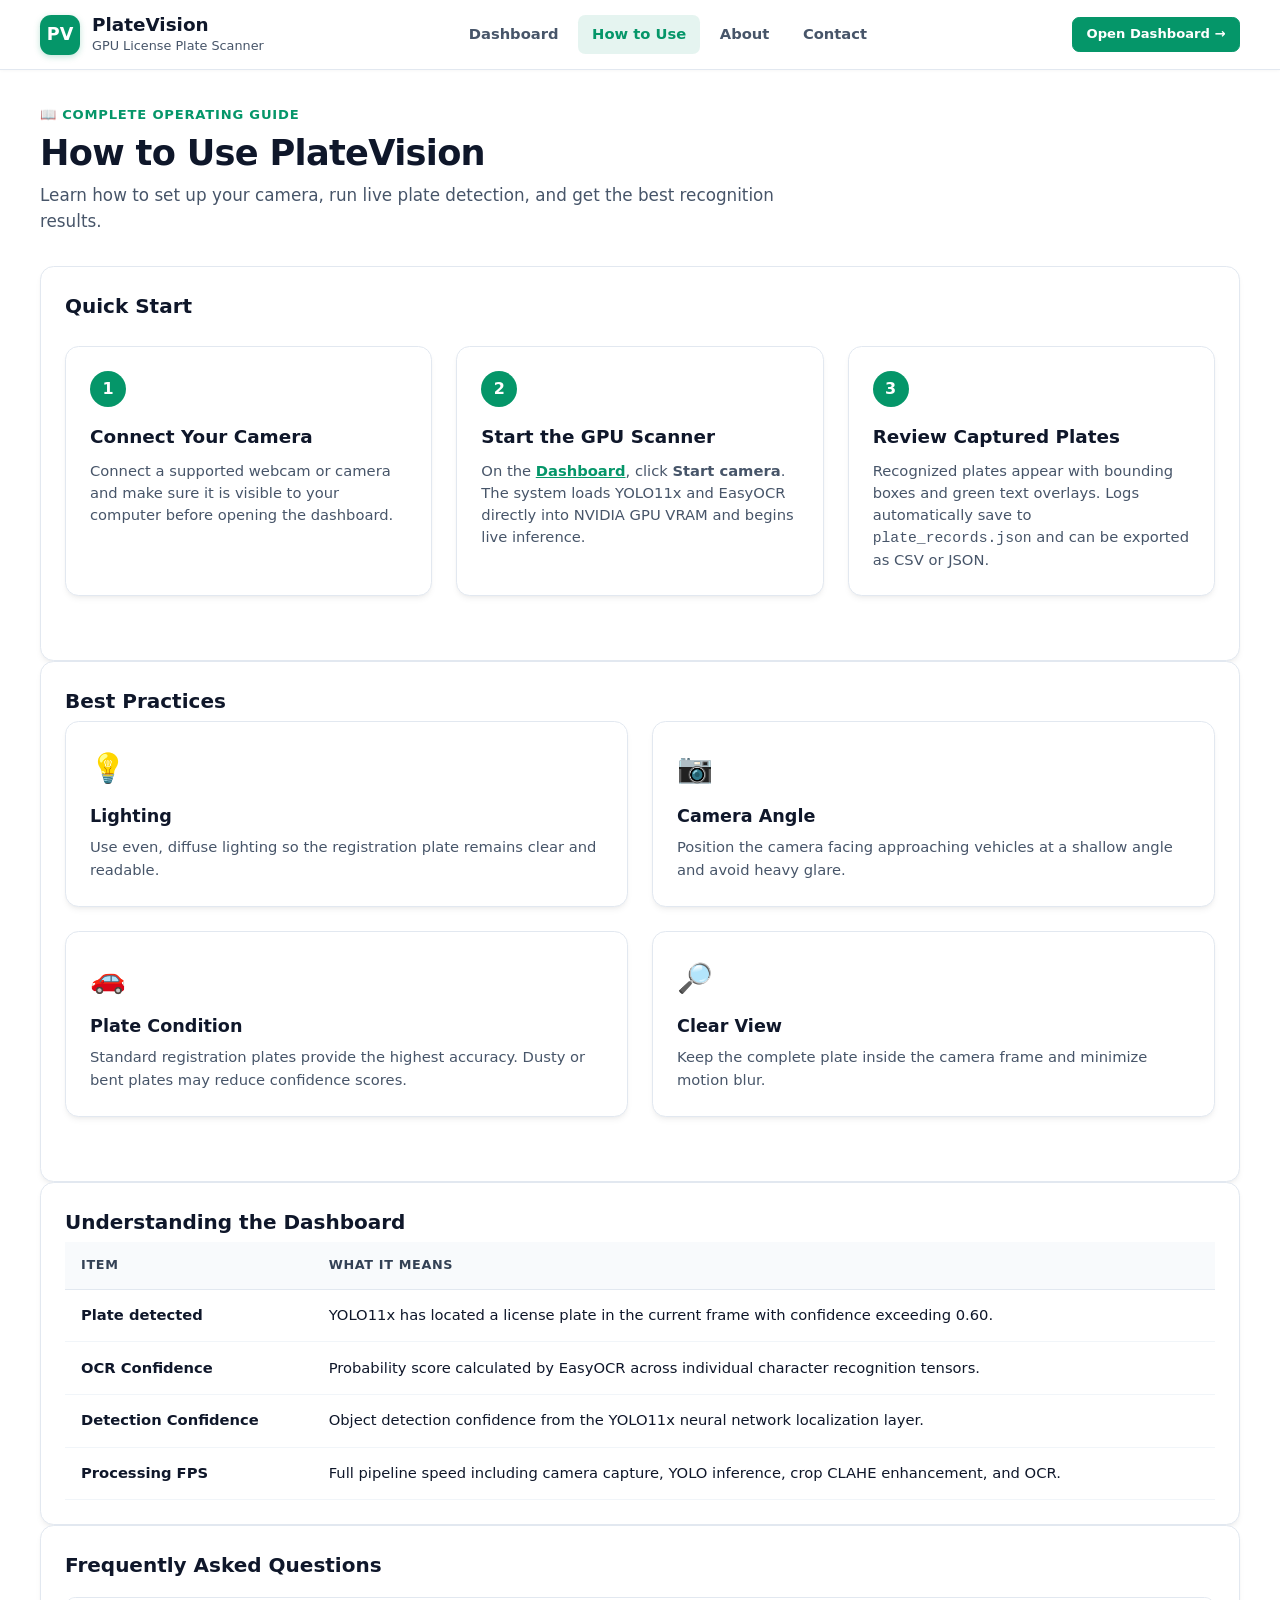
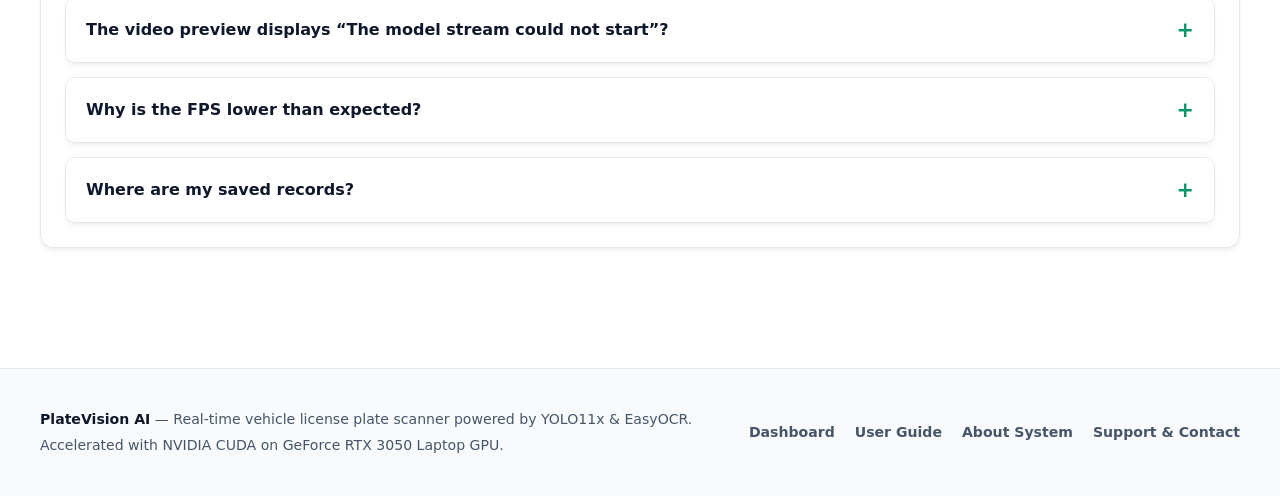
==== static/guide.html @ a1d9ac26 "First Commit" ====
<!doctype html>
<html lang="en"><head><meta charset="utf-8"><meta name="viewport" content="width=device-width, initial-scale=1"><title>PlateVision | How to Use</title><link href="style.css" rel="stylesheet"></head>
<body>
  <header class="navbar"><div class="container nav-container"><a class="navbar-brand" href="index.html"><span class="brand-mark">PV</span><div class="brand-text"><strong>PlateVision</strong><small>GPU License Plate Scanner</small></div></a><nav class="nav-menu"><a class="nav-link" href="index.html">Dashboard</a><a class="nav-link active" href="guide.html">How to Use</a><a class="nav-link" href="about.html">About</a><a class="nav-link" href="contact.html">Contact</a></nav><div class="nav-actions"><a href="index.html" class="btn btn-sm btn-success">Open Dashboard →</a></div></div></header>
  <main class="container"><div class="page-header"><span class="tag-accent">📖 Complete Operating Guide</span><h1>How to Use PlateVision</h1><p class="page-lead">Learn how to set up your camera, run live plate detection, and get the best recognition results.</p></div>
    <section class="card"><div class="card-body"><h2 class="card-heading">Quick Start</h2><div class="steps-grid"><article class="step-card"><div class="step-number">1</div><h3>Connect Your Camera</h3><p>Connect a supported webcam or camera and make sure it is visible to your computer before opening the dashboard.</p></article><article class="step-card"><div class="step-number">2</div><h3>Start the GPU Scanner</h3><p>On the <a href="index.html" class="text-accent" style="text-decoration: underline; font-weight: 600;">Dashboard</a>, click <strong>Start camera</strong>. The system loads YOLO11x and EasyOCR directly into NVIDIA GPU VRAM and begins live inference.</p></article><article class="step-card"><div class="step-number">3</div><h3>Review Captured Plates</h3><p>Recognized plates appear with bounding boxes and green text overlays. Logs automatically save to <code>plate_records.json</code> and can be exported as CSV or JSON.</p></article></div></div></section>
    <section class="card"><div class="card-body"><h2 class="card-heading">Best Practices</h2><div class="guidelines-grid"><article class="guideline-card"><div class="guideline-icon">💡</div><h3>Lighting</h3><p>Use even, diffuse lighting so the registration plate remains clear and readable.</p></article><article class="guideline-card"><div class="guideline-icon">📷</div><h3>Camera Angle</h3><p>Position the camera facing approaching vehicles at a shallow angle and avoid heavy glare.</p></article><article class="guideline-card"><div class="guideline-icon">🚗</div><h3>Plate Condition</h3><p>Standard registration plates provide the highest accuracy. Dusty or bent plates may reduce confidence scores.</p></article><article class="guideline-card"><div class="guideline-icon">🔎</div><h3>Clear View</h3><p>Keep the complete plate inside the camera frame and minimize motion blur.</p></article></div></div></section>
    <section class="card"><div class="card-body"><h2 class="card-heading">Understanding the Dashboard</h2><div class="table-responsive"><table class="records-table"><thead><tr><th>Item</th><th>What it means</th></tr></thead><tbody><tr><td><strong>Plate detected</strong></td><td>YOLO11x has located a license plate in the current frame with confidence exceeding 0.60.</td></tr><tr><td><strong>OCR Confidence</strong></td><td>Probability score calculated by EasyOCR across individual character recognition tensors.</td></tr><tr><td><strong>Detection Confidence</strong></td><td>Object detection confidence from the YOLO11x neural network localization layer.</td></tr><tr><td><strong>Processing FPS</strong></td><td>Full pipeline speed including camera capture, YOLO inference, crop CLAHE enhancement, and OCR.</td></tr></tbody></table></div></div></section>
    <section class="card"><div class="card-body"><h2 class="card-heading">Frequently Asked Questions</h2><div class="faq-list"><details class="faq-item"><summary class="faq-summary">The video preview displays “The model stream could not start”?</summary><div class="faq-body">Check that the camera is connected and not in use by another application, then restart the scanner.</div></details><details class="faq-item"><summary class="faq-summary">Why is the FPS lower than expected?</summary><div class="faq-body">Ensure your laptop is plugged into AC power so the NVIDIA GPU runs in full performance mode. Verify that PyTorch is using CUDA by running:<div class="code-box">python -c "import torch; print(torch.cuda.is_available())"</div>If it returns <code>False</code>, install the CUDA 12.6 build of PyTorch.</div></details><details class="faq-item"><summary class="faq-summary">Where are my saved records?</summary><div class="faq-body">All records are saved permanently in <code>plate_records.json</code> in the project directory. You can also export them directly from the Dashboard as CSV or formatted JSON.</div></details></div></div></section>
  </main><footer class="site-footer"><div class="container footer-container"><div><strong>PlateVision AI</strong> — Real-time vehicle license plate scanner powered by YOLO11x &amp; EasyOCR.<div class="text-secondary" style="margin-top: 0.25rem;">Accelerated with NVIDIA CUDA on GeForce RTX 3050 Laptop GPU.</div></div><nav class="footer-nav"><a href="index.html">Dashboard</a><a href="guide.html">User Guide</a><a href="about.html">About System</a><a href="contact.html">Support &amp; Contact</a></nav></div></footer>
</body></html>
---- static/style.css ----
:root {
  --page: #ffffff;
  --page-bg-subtle: #f8fafc;
  --panel: #ffffff;
  --panel-card: #ffffff;
  --panel-border: #e2e8f0;
  --panel-border-hover: #cbd5e1;
  --accent: #059669;
  --accent-hover: #047857;
  --accent-soft: rgba(5, 150, 105, 0.1);
  --accent-glow: rgba(5, 150, 105, 0.25);
  --accent-text: #ffffff;
  --warning: #d97706;
  --warning-soft: #fef3c7;
  --danger: #dc2626;
  --danger-soft: #fee2e2;
  --info: #0284c7;
  --info-soft: #e0f2fe;
  --text-main: #0f172a;
  --text-muted: #475569;
  --text-subtle: #64748b;
  --font: system-ui, -apple-system, BlinkMacSystemFont, "Segoe UI", Roboto, Helvetica, Arial, sans-serif;
  --card-shadow: 0 4px 6px -1px rgba(0, 0, 0, 0.05), 0 2px 4px -2px rgba(0, 0, 0, 0.05);
  --card-shadow-hover: 0 10px 15px -3px rgba(0, 0, 0, 0.08), 0 4px 6px -4px rgba(0, 0, 0, 0.04);
}

*,
*::before,
*::after {
  box-sizing: border-box;
  margin: 0;
  padding: 0;
}

body {
  min-height: 100vh;
  background-color: var(--page);
  color: var(--text-main);
  font-family: var(--font);
  line-height: 1.55;
  -webkit-font-smoothing: antialiased;
  display: flex;
  flex-direction: column;
}

/* Layout Container */
.container {
  width: 100%;
  max-width: 1240px;
  margin-inline: auto;
  padding-inline: 1.25rem;
}

/* Navigation Bar */
.navbar {
  background: rgba(255, 255, 255, 0.95);
  border-bottom: 1px solid var(--panel-border);
  backdrop-filter: blur(14px);
  padding: 0.85rem 0;
  position: sticky;
  top: 0;
  z-index: 100;
  box-shadow: 0 1px 3px rgba(0, 0, 0, 0.03);
}

.nav-container {
  display: flex;
  align-items: center;
  justify-content: space-between;
  gap: 1.5rem;
  flex-wrap: wrap;
}

.navbar-brand {
  display: flex;
  align-items: center;
  gap: 0.75rem;
  text-decoration: none;
  color: var(--text-main);
}

.brand-mark {
  width: 2.5rem;
  height: 2.5rem;
  display: grid;
  place-items: center;
  background: var(--accent);
  color: var(--accent-text);
  border-radius: 0.7rem;
  font-weight: 800;
  font-size: 1.1rem;
  box-shadow: 0 2px 6px var(--accent-glow);
}

.brand-text strong {
  display: block;
  font-size: 1.15rem;
  line-height: 1.2;
  color: var(--text-main);
}

.brand-text small {
  display: block;
  font-size: 0.8rem;
  color: var(--text-muted);
}

.nav-menu {
  display: flex;
  align-items: center;
  gap: 0.4rem;
  list-style: none;
}

.nav-link {
  color: var(--text-muted);
  text-decoration: none;
  font-size: 0.92rem;
  font-weight: 600;
  padding: 0.5rem 0.85rem;
  border-radius: 0.45rem;
  transition: all 0.2s ease;
  position: relative;
}

.nav-link:hover {
  color: var(--text-main);
  background: #f1f5f9;
}

.nav-link.active {
  color: var(--accent);
  background: var(--accent-soft);
}

.nav-actions {
  display: flex;
  align-items: center;
  gap: 0.75rem;
}

/* Main Content Area */
main.container {
  flex: 1;
  padding-top: 2rem;
  padding-bottom: 3.5rem;
}

/* Page Header & Banner */
.page-header {
  margin-bottom: 2rem;
}

.tag-accent {
  color: var(--accent);
  font-size: 0.82rem;
  font-weight: 700;
  text-transform: uppercase;
  letter-spacing: 0.06em;
  display: inline-flex;
  align-items: center;
  gap: 0.4rem;
  margin-bottom: 0.4rem;
}

.page-header h1 {
  font-size: 2.2rem;
  font-weight: 800;
  line-height: 1.2;
  margin-bottom: 0.5rem;
  letter-spacing: -0.02em;
  color: var(--text-main);
}

.page-lead {
  font-size: 1.05rem;
  color: var(--text-muted);
  max-width: 48rem;
}

/* System Spec Bar (Dashboard) */
.system-spec-bar {
  display: flex;
  align-items: center;
  gap: 1.25rem;
  flex-wrap: wrap;
  background: #f8fafc;
  border: 1px solid var(--panel-border);
  border-radius: 0.65rem;
  padding: 0.75rem 1.25rem;
  margin-bottom: 1.75rem;
  font-size: 0.85rem;
  color: var(--text-muted);
}

.spec-item {
  display: inline-flex;
  align-items: center;
  gap: 0.4rem;
}

.spec-item strong {
  color: var(--text-main);
  font-weight: 600;
}

.spec-divider {
  width: 4px;
  height: 4px;
  border-radius: 50%;
  background: #cbd5e1;
}

/* Dashboard Actions */
.dashboard-header {
  display: flex;
  align-items: flex-end;
  justify-content: space-between;
  gap: 1.5rem;
  margin-bottom: 1.75rem;
  flex-wrap: wrap;
}

.dashboard-title h1 {
  font-size: 2rem;
  font-weight: 800;
  color: var(--text-main);
  margin-bottom: 0.35rem;
}

.dashboard-actions {
  display: flex;
  align-items: center;
  gap: 0.75rem;
}

/* Buttons */
.btn {
  display: inline-flex;
  align-items: center;
  justify-content: center;
  gap: 0.5rem;
  font-family: inherit;
  font-size: 0.95rem;
  font-weight: 600;
  padding: 0.65rem 1.4rem;
  border-radius: 0.55rem;
  border: 1px solid transparent;
  cursor: pointer;
  transition: all 0.2s ease;
  text-decoration: none;
  white-space: nowrap;
}

.btn-success {
  background: var(--accent);
  color: var(--accent-text);
  border-color: var(--accent);
}

.btn-success:hover:not(:disabled) {
  background: var(--accent-hover);
  border-color: var(--accent-hover);
  box-shadow: 0 4px 12px var(--accent-glow);
  transform: translateY(-1px);
}

.btn-outline {
  background: #ffffff;
  color: var(--text-main);
  border-color: #cbd5e1;
}

.btn-outline:hover:not(:disabled) {
  background: #f1f5f9;
  border-color: #94a3b8;
  transform: translateY(-1px);
}

.btn-secondary {
  background: #f1f5f9;
  color: var(--text-main);
  border-color: #e2e8f0;
}

.btn-secondary:hover:not(:disabled) {
  background: #e2e8f0;
}

.btn:disabled {
  opacity: 0.45;
  cursor: not-allowed;
  transform: none !important;
}

.btn-sm {
  font-size: 0.82rem;
  padding: 0.4rem 0.85rem;
  border-radius: 0.45rem;
}

/* Quick Stats Row (Dashboard) */
.quick-stats-grid {
  display: grid;
  grid-template-columns: repeat(4, 1fr);
  gap: 1rem;
  margin-bottom: 1.75rem;
}

.stat-pill {
  background: var(--panel);
  border: 1px solid var(--panel-border);
  border-radius: 0.75rem;
  padding: 1.1rem 1.25rem;
  display: flex;
  align-items: center;
  gap: 1rem;
  box-shadow: var(--card-shadow);
  transition: all 0.2s ease;
}

.stat-pill:hover {
  border-color: var(--panel-border-hover);
  box-shadow: var(--card-shadow-hover);
}

.stat-icon {
  width: 2.75rem;
  height: 2.75rem;
  border-radius: 0.6rem;
  display: grid;
  place-items: center;
  font-size: 1.3rem;
  background: #f1f5f9;
  flex-shrink: 0;
}

.stat-info .stat-value {
  font-size: 1.4rem;
  font-weight: 800;
  line-height: 1.2;
  color: var(--text-main);
}

.stat-info .stat-label {
  font-size: 0.78rem;
  color: var(--text-muted);
  text-transform: uppercase;
  letter-spacing: 0.04em;
  margin-top: 0.15rem;
  font-weight: 600;
}

/* Alerts */
.alert {
  padding: 0.85rem 1.25rem;
  border-radius: 0.6rem;
  margin-bottom: 1.5rem;
  font-size: 0.95rem;
  display: flex;
  align-items: center;
  gap: 0.75rem;
}

.alert-danger {
  background: var(--danger-soft);
  border: 1px solid #fca5a5;
  color: var(--danger);
}

.alert-success {
  background: var(--accent-soft);
  border: 1px solid #a7f3d0;
  color: #065f46;
}

.alert-info {
  background: var(--info-soft);
  border: 1px solid #bae6fd;
  color: #0369a1;
}

.d-none {
  display: none !important;
}

/* Tip Callout Banner */
.tip-banner {
  background: #f0fdf4;
  border: 1px solid #bbf7d0;
  border-radius: 0.75rem;
  padding: 1rem 1.4rem;
  margin-bottom: 1.75rem;
  display: flex;
  align-items: center;
  justify-content: space-between;
  gap: 1rem;
  flex-wrap: wrap;
  color: #166534;
}

.tip-content {
  display: flex;
  align-items: center;
  gap: 0.85rem;
  font-size: 0.92rem;
}

.tip-content strong {
  color: #15803d;
}

/* Dashboard Grid Layout */
.dashboard-grid {
  display: grid;
  grid-template-columns: 2fr 1fr;
  gap: 1.5rem;
}

.grid-main {
  grid-column: 1;
}

.grid-sidebar {
  grid-column: 2;
  display: flex;
  flex-direction: column;
  gap: 1.5rem;
}

.grid-full {
  grid-column: 1 / -1;
}

/* Cards */
.card {
  background: var(--panel);
  border: 1px solid var(--panel-border);
  border-radius: 0.85rem;
  box-shadow: var(--card-shadow);
  overflow: hidden;
  transition: all 0.2s ease;
}

.card:hover {
  border-color: var(--panel-border-hover);
}

.card.h-100 {
  height: 100%;
}

.card-body {
  padding: 1.5rem;
}

.card-title {
  font-size: 0.85rem;
  font-weight: 700;
  text-transform: uppercase;
  letter-spacing: 0.05em;
  color: var(--text-muted);
}

.card-heading {
  font-size: 1.25rem;
  font-weight: 800;
  margin-bottom: 0.25rem;
  color: var(--text-main);
}

/* Camera Frame */
.camera-frame {
  min-height: 24rem;
  background: #0f172a;
  border: 1px solid #cbd5e1;
  border-radius: 0.75rem;
  overflow: hidden;
  position: relative;
  display: flex;
  align-items: center;
  justify-content: center;
}

#cameraPreview {
  display: none;
  width: 100%;
  height: 100%;
  min-height: 24rem;
  object-fit: cover;
}

.camera-frame.active #cameraPreview {
  display: block;
}

.camera-placeholder {
  min-height: 24rem;
  display: grid;
  place-items: center;
  text-align: center;
  color: #94a3b8;
  padding: 2rem;
}

.camera-frame.active .camera-placeholder {
  display: none;
}

.placeholder-icon {
  font-size: 2.8rem;
  margin-bottom: 0.75rem;
}

.camera-placeholder h2 {
  font-size: 1.3rem;
  color: #f8fafc;
  margin-bottom: 0.4rem;
}

.camera-label {
  position: absolute;
  top: 1rem;
  left: 1rem;
  background: rgba(15, 23, 42, 0.88);
  border: 1px solid rgba(255, 255, 255, 0.15);
  border-radius: 0.45rem;
  padding: 0.35rem 0.75rem;
  font-size: 0.82rem;
  color: #f8fafc;
  display: inline-flex;
  align-items: center;
  gap: 0.5rem;
  backdrop-filter: blur(8px);
}

/* Status Dot */
.status-dot {
  width: 0.55rem;
  height: 0.55rem;
  display: inline-block;
  border-radius: 50%;
  background: #94a3b8;
  transition: all 0.3s ease;
}

.status-dot.live {
  background: #10b981;
  box-shadow: 0 0 0.65rem #10b981;
}

/* Status Badges */
.badge {
  display: inline-flex;
  align-items: center;
  gap: 0.35rem;
  padding: 0.4rem 0.9rem;
  border-radius: 9999px;
  font-size: 0.82rem;
  font-weight: 700;
  letter-spacing: 0.02em;
  border: 1px solid transparent;
  transition: all 0.2s ease;
}

.badge.badge-secondary,
.badge.text-bg-secondary {
  background: #f1f5f9;
  color: #475569;
  border-color: #cbd5e1;
}

.badge.badge-warning,
.badge.text-bg-warning {
  background: var(--warning-soft);
  color: #b45309;
  border-color: #fcd34d;
}

.badge.badge-success,
.badge.text-bg-success {
  background: #dcfce7;
  color: #15803d;
  border-color: #86efac;
}

.badge.badge-info {
  background: var(--info-soft);
  color: #0284c7;
  border-color: #7dd3fc;
}

/* Metric Cards */
.metric {
  border-left: 3px solid var(--accent);
  padding-left: 1rem;
  margin: 1rem 0;
}

.metric-value {
  font-size: 1.85rem;
  font-weight: 800;
  line-height: 1.2;
  color: var(--text-main);
}

.metric-desc {
  font-size: 0.85rem;
  margin-top: 0.75rem;
  color: var(--text-muted);
}

.latest-plate-value {
  font-size: 2rem;
  font-weight: 800;
  color: var(--accent);
  margin: 0.75rem 0 0.35rem 0;
  letter-spacing: 0.04em;
}

/* Table Controls and Header */
.records-header {
  display: flex;
  align-items: center;
  justify-content: space-between;
  margin-bottom: 1.25rem;
  gap: 1rem;
  flex-wrap: wrap;
}

.records-tools {
  display: flex;
  align-items: center;
  gap: 0.65rem;
  flex-wrap: wrap;
}

.search-box {
  position: relative;
  display: inline-flex;
  align-items: center;
}

.search-input {
  background: #ffffff;
  border: 1px solid var(--panel-border);
  color: var(--text-main);
  padding: 0.45rem 0.85rem 0.45rem 2rem;
  border-radius: 0.45rem;
  font-size: 0.85rem;
  font-family: inherit;
  outline: none;
  transition: all 0.2s ease;
  width: 13rem;
}

.search-input:focus {
  border-color: var(--accent);
  box-shadow: 0 0 0 3px var(--accent-soft);
}

.search-icon {
  position: absolute;
  left: 0.65rem;
  font-size: 0.85rem;
  color: var(--text-muted);
  pointer-events: none;
}

.toggle-label {
  display: inline-flex;
  align-items: center;
  gap: 0.4rem;
  font-size: 0.82rem;
  color: var(--text-muted);
  cursor: pointer;
  user-select: none;
  font-weight: 500;
}

.toggle-label input[type="checkbox"] {
  accent-color: var(--accent);
  cursor: pointer;
}

/* Table */
.table-responsive {
  width: 100%;
  overflow-x: auto;
  -webkit-overflow-scrolling: touch;
}

.records-table {
  width: 100%;
  border-collapse: collapse;
  text-align: left;
}

.records-table th {
  padding: 0.85rem 1rem;
  font-size: 0.8rem;
  font-weight: 700;
  text-transform: uppercase;
  letter-spacing: 0.05em;
  color: #334155;
  background: #f8fafc;
  border-bottom: 1px solid var(--panel-border);
}

.records-table td {
  padding: 0.9rem 1rem;
  border-bottom: 1px solid #f1f5f9;
  color: var(--text-main);
  font-size: 0.92rem;
}

.records-table tbody tr {
  transition: background 0.15s ease;
}

.records-table tbody tr:hover {
  background: #f8fafc;
}

.plate-badge {
  display: inline-block;
  padding: 0.2rem 0.55rem;
  background: #ecfdf5;
  border: 1px solid #a7f3d0;
  border-radius: 0.35rem;
  font-family: ui-monospace, SFMono-Regular, Menlo, Monaco, Consolas, monospace;
  font-weight: 800;
  font-size: 0.95rem;
  color: #047857;
  letter-spacing: 0.05em;
}

/* Form Styles (Contact Page) */
.form-grid {
  display: grid;
  grid-template-columns: 1fr 1fr;
  gap: 1.25rem;
}

.form-group {
  margin-bottom: 1.25rem;
}

.form-group.full-width {
  grid-column: 1 / -1;
}

.form-label {
  display: block;
  font-size: 0.88rem;
  font-weight: 600;
  margin-bottom: 0.4rem;
  color: var(--text-main);
}

.form-control {
  width: 100%;
  background: #ffffff;
  border: 1px solid #cbd5e1;
  border-radius: 0.55rem;
  color: var(--text-main);
  font-family: inherit;
  font-size: 0.95rem;
  padding: 0.7rem 1rem;
  transition: all 0.2s ease;
  outline: none;
}

.form-control:focus {
  border-color: var(--accent);
  box-shadow: 0 0 0 3px var(--accent-soft);
}

textarea.form-control {
  min-height: 8rem;
  resize: vertical;
}

select.form-control {
  appearance: none;
  background-image: url("data:image/svg+xml;charset=UTF-8,%3csvg xmlns='http://www.w3.org/2000/svg' viewBox='0 0 24 24' fill='none' stroke='%23475569' stroke-width='2' stroke-linecap='round' stroke-linejoin='round'%3e%3cpolyline points='6 9 12 15 18 9'%3e%3c/polyline%3e%3c/svg%3e");
  background-repeat: no-repeat;
  background-position: right 1rem center;
  background-size: 1rem;
  padding-right: 2.5rem;
}

select.form-control option {
  background: #ffffff;
  color: var(--text-main);
}

/* Guide & How-To-Use Components */
.steps-grid {
  display: grid;
  grid-template-columns: repeat(3, 1fr);
  gap: 1.5rem;
  margin: 1.5rem 0 2.5rem 0;
}

.step-card {
  background: var(--panel);
  border: 1px solid var(--panel-border);
  border-radius: 0.85rem;
  padding: 1.5rem;
  position: relative;
  box-shadow: var(--card-shadow);
  transition: all 0.2s ease;
}

.step-card:hover {
  border-color: var(--accent);
  box-shadow: var(--card-shadow-hover);
  transform: translateY(-2px);
}

.step-number {
  width: 2.25rem;
  height: 2.25rem;
  border-radius: 50%;
  background: var(--accent);
  color: var(--accent-text);
  display: grid;
  place-items: center;
  font-weight: 800;
  font-size: 1rem;
  margin-bottom: 1rem;
}

.step-card h3 {
  font-size: 1.15rem;
  margin-bottom: 0.5rem;
  font-weight: 700;
  color: var(--text-main);
}

.step-card p {
  color: var(--text-muted);
  font-size: 0.92rem;
  line-height: 1.5;
}

.guidelines-grid {
  display: grid;
  grid-template-columns: repeat(2, 1fr);
  gap: 1.5rem;
  margin-bottom: 2.5rem;
}

.guideline-card {
  background: var(--panel);
  border: 1px solid var(--panel-border);
  border-radius: 0.85rem;
  padding: 1.5rem;
  box-shadow: var(--card-shadow);
}

.guideline-icon {
  font-size: 1.8rem;
  margin-bottom: 0.75rem;
}

.guideline-card h3 {
  font-size: 1.1rem;
  margin-bottom: 0.4rem;
  font-weight: 700;
  color: var(--text-main);
}

.guideline-card p {
  color: var(--text-muted);
  font-size: 0.92rem;
}

/* Accordion (Pure HTML5/CSS details/summary) */
.faq-list {
  display: flex;
  flex-direction: column;
  gap: 0.85rem;
  margin-top: 1rem;
}

.faq-item {
  background: var(--panel);
  border: 1px solid var(--panel-border);
  border-radius: 0.65rem;
  overflow: hidden;
  box-shadow: var(--card-shadow);
  transition: border-color 0.2s ease;
}

.faq-item[open] {
  border-color: var(--accent);
}

.faq-summary {
  padding: 1rem 1.25rem;
  font-weight: 700;
  font-size: 1rem;
  color: var(--text-main);
  cursor: pointer;
  display: flex;
  align-items: center;
  justify-content: space-between;
  user-select: none;
  list-style: none;
  background: #ffffff;
}

.faq-summary::-webkit-details-marker {
  display: none;
}

.faq-summary::after {
  content: "+";
  font-size: 1.3rem;
  color: var(--accent);
  transition: transform 0.2s ease;
}

.faq-item[open] .faq-summary::after {
  content: "−";
}

.faq-body {
  padding: 0 1.25rem 1.25rem 1.25rem;
  color: var(--text-muted);
  font-size: 0.93rem;
  line-height: 1.6;
  border-top: 1px solid #f1f5f9;
  padding-top: 0.85rem;
  background: #ffffff;
}

/* Code Snippet Box */
.code-box {
  background: #f8fafc;
  border: 1px solid #e2e8f0;
  border-radius: 0.55rem;
  padding: 0.85rem 1rem;
  font-family: ui-monospace, SFMono-Regular, Menlo, Monaco, Consolas, monospace;
  font-size: 0.88rem;
  color: #0f172a;
  font-weight: 600;
  margin: 0.65rem 0;
  display: flex;
  align-items: center;
  justify-content: space-between;
  overflow-x: auto;
}

/* About Page Pipeline Flow */
.pipeline-flow {
  display: flex;
  align-items: center;
  justify-content: space-between;
  gap: 0.75rem;
  margin: 2rem 0;
  overflow-x: auto;
  padding-bottom: 0.75rem;
}

.pipeline-step {
  flex: 1;
  min-width: 10rem;
  background: var(--panel);
  border: 1px solid var(--panel-border);
  border-radius: 0.75rem;
  padding: 1.25rem 1rem;
  text-align: center;
  position: relative;
  box-shadow: var(--card-shadow);
}

.pipeline-icon {
  font-size: 1.8rem;
  margin-bottom: 0.5rem;
}

.pipeline-step h4 {
  font-size: 0.95rem;
  font-weight: 700;
  margin-bottom: 0.25rem;
  color: var(--text-main);
}

.pipeline-step p {
  font-size: 0.78rem;
  color: var(--text-muted);
}

.pipeline-arrow {
  color: var(--accent);
  font-size: 1.4rem;
  font-weight: bold;
}

/* Tech Stack Grid */
.tech-grid {
  display: grid;
  grid-template-columns: repeat(3, 1fr);
  gap: 1.25rem;
  margin: 1.5rem 0;
}

.tech-card {
  background: var(--panel);
  border: 1px solid var(--panel-border);
  border-radius: 0.75rem;
  padding: 1.3rem;
  box-shadow: var(--card-shadow);
}

.tech-badge {
  display: inline-block;
  font-size: 0.75rem;
  font-weight: 700;
  text-transform: uppercase;
  color: var(--accent);
  background: var(--accent-soft);
  padding: 0.2rem 0.5rem;
  border-radius: 0.3rem;
  margin-bottom: 0.5rem;
}

.tech-card h3 {
  font-size: 1.1rem;
  font-weight: 700;
  margin-bottom: 0.35rem;
  color: var(--text-main);
}

.tech-card p {
  font-size: 0.88rem;
  color: var(--text-muted);
}

/* Info Cards for Contact & Support */
.contact-layout {
  display: grid;
  grid-template-columns: 1.6fr 1fr;
  gap: 2rem;
}

.info-cards {
  display: flex;
  flex-direction: column;
  gap: 1.25rem;
}

.info-card {
  background: var(--panel);
  border: 1px solid var(--panel-border);
  border-radius: 0.85rem;
  padding: 1.4rem;
  box-shadow: var(--card-shadow);
}

.info-card-header {
  display: flex;
  align-items: center;
  gap: 0.75rem;
  margin-bottom: 0.5rem;
}

.info-card-icon {
  font-size: 1.4rem;
}

.info-card-title {
  font-size: 1.05rem;
  font-weight: 700;
  color: var(--text-main);
}

.info-card p {
  color: var(--text-muted);
  font-size: 0.9rem;
  line-height: 1.5;
}

/* Toast Notification (Feedback) */
.toast-notice {
  position: fixed;
  bottom: 2rem;
  right: 2rem;
  background: #ffffff;
  border: 1px solid var(--accent);
  color: var(--text-main);
  padding: 0.9rem 1.4rem;
  border-radius: 0.65rem;
  box-shadow: 0 10px 25px -5px rgba(0, 0, 0, 0.15);
  z-index: 1000;
  display: flex;
  align-items: center;
  gap: 0.75rem;
  font-size: 0.92rem;
  font-weight: 600;
  transform: translateY(100px);
  opacity: 0;
  pointer-events: none;
  transition: all 0.3s cubic-bezier(0.16, 1, 0.3, 1);
}

.toast-notice.show {
  transform: translateY(0);
  opacity: 1;
  pointer-events: auto;
}

/* Footer */
.site-footer {
  background: #f8fafc;
  border-top: 1px solid var(--panel-border);
  padding: 2.5rem 0;
  margin-top: 4rem;
  font-size: 0.88rem;
  color: var(--text-muted);
}

.footer-container {
  display: flex;
  align-items: center;
  justify-content: space-between;
  flex-wrap: wrap;
  gap: 1.5rem;
}

.footer-container strong {
  color: var(--text-main);
}

.footer-nav {
  display: flex;
  align-items: center;
  gap: 1.25rem;
}

.footer-nav a {
  color: var(--text-muted);
  text-decoration: none;
  font-weight: 600;
  transition: color 0.2s ease;
}

.footer-nav a:hover {
  color: var(--accent);
}

/* Responsive Breakpoints */
@media (max-width: 992px) {
  .dashboard-grid {
    grid-template-columns: 1fr;
  }

  .grid-main,
  .grid-sidebar {
    grid-column: 1;
  }

  .quick-stats-grid {
    grid-template-columns: repeat(2, 1fr);
  }

  .steps-grid,
  .tech-grid {
    grid-template-columns: 1fr;
  }

  .guidelines-grid {
    grid-template-columns: 1fr;
  }

  .contact-layout {
    grid-template-columns: 1fr;
  }

  .form-grid {
    grid-template-columns: 1fr;
  }

  .dashboard-header {
    flex-direction: column;
    align-items: flex-start;
  }
}

@media (max-width: 640px) {
  .quick-stats-grid {
    grid-template-columns: 1fr;
  }

  .nav-container {
    flex-direction: column;
    align-items: flex-start;
  }

  .nav-menu {
    width: 100%;
    justify-content: space-between;
    overflow-x: auto;
    padding-bottom: 0.25rem;
  }

  .records-header {
    flex-direction: column;
    align-items: flex-start;
  }

  .records-tools {
    width: 100%;
    justify-content: space-between;
  }

  .search-input {
    width: 100%;
  }

  .footer-container {
    flex-direction: column;
    align-items: flex-start;
  }
}

/* Typography utilities */
.text-secondary {
  color: var(--text-muted) !important;
  font-size: 0.88rem;
}

.text-accent {
  color: var(--accent) !important;
}

.text-success {
  color: var(--accent) !important;
}
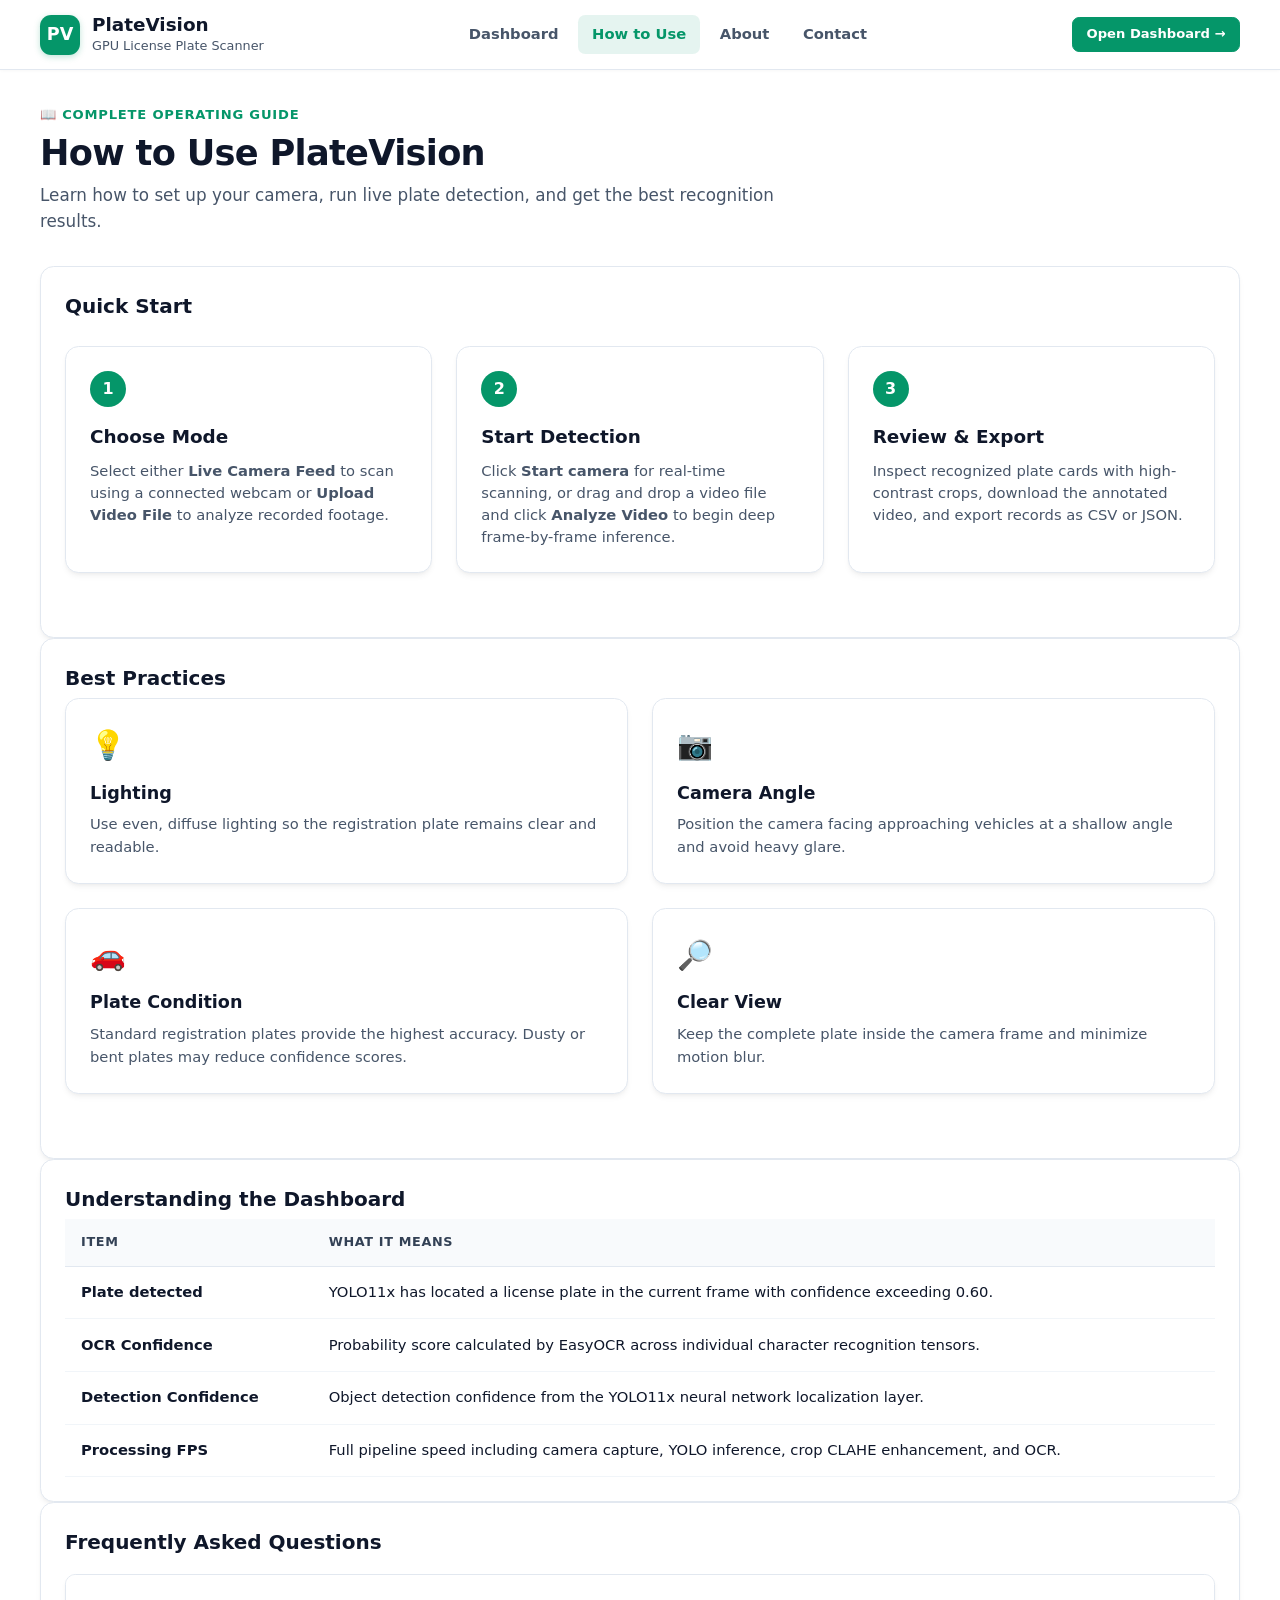
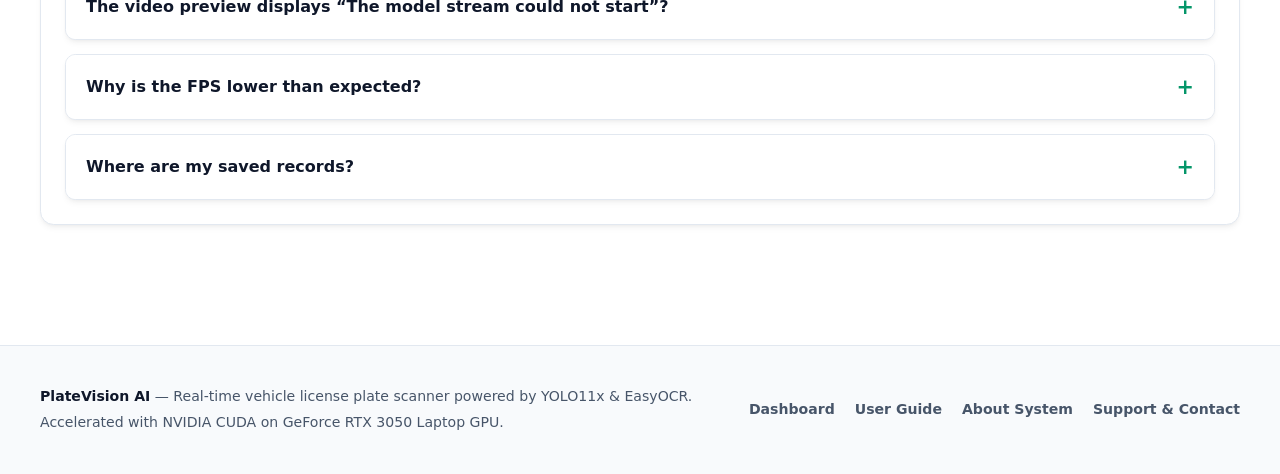
==== commit 2ef02e5d: "upload project" ====
--- a/static/guide.html
+++ b/static/guide.html
@@ -3,7 +3,7 @@
 <body>
   <header class="navbar"><div class="container nav-container"><a class="navbar-brand" href="index.html"><span class="brand-mark">PV</span><div class="brand-text"><strong>PlateVision</strong><small>GPU License Plate Scanner</small></div></a><nav class="nav-menu"><a class="nav-link" href="index.html">Dashboard</a><a class="nav-link active" href="guide.html">How to Use</a><a class="nav-link" href="about.html">About</a><a class="nav-link" href="contact.html">Contact</a></nav><div class="nav-actions"><a href="index.html" class="btn btn-sm btn-success">Open Dashboard →</a></div></div></header>
   <main class="container"><div class="page-header"><span class="tag-accent">📖 Complete Operating Guide</span><h1>How to Use PlateVision</h1><p class="page-lead">Learn how to set up your camera, run live plate detection, and get the best recognition results.</p></div>
-    <section class="card"><div class="card-body"><h2 class="card-heading">Quick Start</h2><div class="steps-grid"><article class="step-card"><div class="step-number">1</div><h3>Connect Your Camera</h3><p>Connect a supported webcam or camera and make sure it is visible to your computer before opening the dashboard.</p></article><article class="step-card"><div class="step-number">2</div><h3>Start the GPU Scanner</h3><p>On the <a href="index.html" class="text-accent" style="text-decoration: underline; font-weight: 600;">Dashboard</a>, click <strong>Start camera</strong>. The system loads YOLO11x and EasyOCR directly into NVIDIA GPU VRAM and begins live inference.</p></article><article class="step-card"><div class="step-number">3</div><h3>Review Captured Plates</h3><p>Recognized plates appear with bounding boxes and green text overlays. Logs automatically save to <code>plate_records.json</code> and can be exported as CSV or JSON.</p></article></div></div></section>
+    <section class="card"><div class="card-body"><h2 class="card-heading">Quick Start</h2><div class="steps-grid"><article class="step-card"><div class="step-number">1</div><h3>Choose Mode</h3><p>Select either <strong>Live Camera Feed</strong> to scan using a connected webcam or <strong>Upload Video File</strong> to analyze recorded footage.</p></article><article class="step-card"><div class="step-number">2</div><h3>Start Detection</h3><p>Click <strong>Start camera</strong> for real-time scanning, or drag and drop a video file and click <strong>Analyze Video</strong> to begin deep frame-by-frame inference.</p></article><article class="step-card"><div class="step-number">3</div><h3>Review & Export</h3><p>Inspect recognized plate cards with high-contrast crops, download the annotated video, and export records as CSV or JSON.</p></article></div></div></section>
     <section class="card"><div class="card-body"><h2 class="card-heading">Best Practices</h2><div class="guidelines-grid"><article class="guideline-card"><div class="guideline-icon">💡</div><h3>Lighting</h3><p>Use even, diffuse lighting so the registration plate remains clear and readable.</p></article><article class="guideline-card"><div class="guideline-icon">📷</div><h3>Camera Angle</h3><p>Position the camera facing approaching vehicles at a shallow angle and avoid heavy glare.</p></article><article class="guideline-card"><div class="guideline-icon">🚗</div><h3>Plate Condition</h3><p>Standard registration plates provide the highest accuracy. Dusty or bent plates may reduce confidence scores.</p></article><article class="guideline-card"><div class="guideline-icon">🔎</div><h3>Clear View</h3><p>Keep the complete plate inside the camera frame and minimize motion blur.</p></article></div></div></section>
     <section class="card"><div class="card-body"><h2 class="card-heading">Understanding the Dashboard</h2><div class="table-responsive"><table class="records-table"><thead><tr><th>Item</th><th>What it means</th></tr></thead><tbody><tr><td><strong>Plate detected</strong></td><td>YOLO11x has located a license plate in the current frame with confidence exceeding 0.60.</td></tr><tr><td><strong>OCR Confidence</strong></td><td>Probability score calculated by EasyOCR across individual character recognition tensors.</td></tr><tr><td><strong>Detection Confidence</strong></td><td>Object detection confidence from the YOLO11x neural network localization layer.</td></tr><tr><td><strong>Processing FPS</strong></td><td>Full pipeline speed including camera capture, YOLO inference, crop CLAHE enhancement, and OCR.</td></tr></tbody></table></div></div></section>
     <section class="card"><div class="card-body"><h2 class="card-heading">Frequently Asked Questions</h2><div class="faq-list"><details class="faq-item"><summary class="faq-summary">The video preview displays “The model stream could not start”?</summary><div class="faq-body">Check that the camera is connected and not in use by another application, then restart the scanner.</div></details><details class="faq-item"><summary class="faq-summary">Why is the FPS lower than expected?</summary><div class="faq-body">Ensure your laptop is plugged into AC power so the NVIDIA GPU runs in full performance mode. Verify that PyTorch is using CUDA by running:<div class="code-box">python -c "import torch; print(torch.cuda.is_available())"</div>If it returns <code>False</code>, install the CUDA 12.6 build of PyTorch.</div></details><details class="faq-item"><summary class="faq-summary">Where are my saved records?</summary><div class="faq-body">All records are saved permanently in <code>plate_records.json</code> in the project directory. You can also export them directly from the Dashboard as CSV or formatted JSON.</div></details></div></div></section>
--- a/static/style.css
+++ b/static/style.css
@@ -1240,3 +1240,231 @@
 .text-success {
   color: var(--accent) !important;
 }
+
+/* ==========================================================================
+   Video Upload & File Processing Mode
+   ========================================================================== */
+
+/* Mode Switcher */
+.mode-switcher-container {
+  margin-bottom: 1.75rem;
+}
+
+.mode-tabs {
+  display: inline-flex;
+  background: #f1f5f9;
+  border-radius: 0.65rem;
+  padding: 0.35rem;
+  gap: 0.35rem;
+  border: 1px solid var(--panel-border);
+}
+
+.mode-tab {
+  display: inline-flex;
+  align-items: center;
+  gap: 0.5rem;
+  padding: 0.55rem 1.25rem;
+  border-radius: 0.5rem;
+  font-size: 0.95rem;
+  font-weight: 600;
+  border: none;
+  background: transparent;
+  color: var(--text-muted);
+  cursor: pointer;
+  transition: all 0.2s ease;
+}
+
+.mode-tab:hover {
+  color: var(--text-main);
+}
+
+.mode-tab.active {
+  background: #ffffff;
+  color: var(--accent);
+  box-shadow: 0 2px 6px rgba(0, 0, 0, 0.06);
+}
+
+/* Video Upload Card & Dropzone */
+.video-dropzone {
+  border: 2px dashed #cbd5e1;
+  border-radius: 0.85rem;
+  padding: 2.75rem 1.5rem;
+  text-align: center;
+  background: #f8fafc;
+  cursor: pointer;
+  transition: all 0.2s ease;
+  display: flex;
+  flex-direction: column;
+  align-items: center;
+  justify-content: center;
+  gap: 0.75rem;
+}
+
+.video-dropzone:hover,
+.video-dropzone.dragover {
+  border-color: var(--accent);
+  background: var(--accent-soft);
+}
+
+.dropzone-icon {
+  font-size: 2.75rem;
+  margin-bottom: 0.25rem;
+}
+
+.dropzone-title {
+  font-size: 1.25rem;
+  font-weight: 700;
+  color: var(--text-main);
+}
+
+.dropzone-desc {
+  font-size: 0.9rem;
+  color: var(--text-muted);
+}
+
+.selected-file-badge {
+  display: inline-flex;
+  align-items: center;
+  gap: 0.6rem;
+  background: #ffffff;
+  border: 1px solid var(--accent);
+  border-radius: 0.5rem;
+  padding: 0.45rem 0.95rem;
+  font-size: 0.9rem;
+  font-weight: 600;
+  color: var(--text-main);
+  box-shadow: 0 1px 3px rgba(0, 0, 0, 0.05);
+}
+
+/* Video Processing Progress */
+.progress-container {
+  width: 100%;
+  background: #e2e8f0;
+  border-radius: 999px;
+  height: 0.9rem;
+  overflow: hidden;
+  margin: 1.25rem 0 0.75rem 0;
+  position: relative;
+}
+
+.progress-bar-fill {
+  height: 100%;
+  background: linear-gradient(90deg, var(--accent), #10b981);
+  width: 0%;
+  border-radius: 999px;
+  transition: width 0.25s ease;
+}
+
+.live-process-preview {
+  width: 100%;
+  border-radius: 0.65rem;
+  background: #0f172a;
+  min-height: 280px;
+  max-height: 480px;
+  object-fit: contain;
+  display: block;
+  border: 1px solid var(--panel-border);
+}
+
+.video-metrics-strip {
+  display: flex;
+  align-items: center;
+  justify-content: space-between;
+  flex-wrap: wrap;
+  gap: 1rem;
+  padding: 0.85rem 1.25rem;
+  background: #f8fafc;
+  border-radius: 0.65rem;
+  border: 1px solid var(--panel-border);
+  font-size: 0.88rem;
+  color: var(--text-muted);
+  margin-top: 1rem;
+}
+
+.video-metrics-strip strong {
+  color: var(--text-main);
+}
+
+/* Plates Detected Gallery */
+.plates-gallery-grid {
+  display: grid;
+  grid-template-columns: repeat(auto-fill, minmax(240px, 1fr));
+  gap: 1.15rem;
+  margin-top: 1.25rem;
+}
+
+.plate-card {
+  background: #ffffff;
+  border: 1px solid var(--panel-border);
+  border-radius: 0.75rem;
+  overflow: hidden;
+  box-shadow: var(--card-shadow);
+  transition: transform 0.2s ease, box-shadow 0.2s ease;
+  display: flex;
+  flex-direction: column;
+}
+
+.plate-card:hover {
+  transform: translateY(-2px);
+  box-shadow: var(--card-shadow-hover);
+  border-color: var(--panel-border-hover);
+}
+
+.plate-card-thumb {
+  width: 100%;
+  height: 110px;
+  background: #f8fafc;
+  object-fit: contain;
+  padding: 0.5rem;
+  display: block;
+  border-bottom: 1px solid var(--panel-border);
+}
+
+.plate-card-body {
+  padding: 0.95rem;
+  display: flex;
+  flex-direction: column;
+  gap: 0.45rem;
+}
+
+.plate-card-title {
+  font-family: monospace;
+  font-size: 1.2rem;
+  font-weight: 800;
+  letter-spacing: 0.05em;
+  color: var(--text-main);
+  background: #f1f5f9;
+  padding: 0.2rem 0.5rem;
+  border-radius: 0.35rem;
+  display: inline-block;
+  align-self: flex-start;
+}
+
+.plate-card-meta {
+  font-size: 0.82rem;
+  color: var(--text-muted);
+  display: flex;
+  align-items: center;
+  justify-content: space-between;
+}
+
+.badge-source {
+  display: inline-block;
+  padding: 0.2rem 0.5rem;
+  border-radius: 0.35rem;
+  font-size: 0.75rem;
+  font-weight: 600;
+  background: #f1f5f9;
+  color: var(--text-muted);
+}
+
+.badge-source.video {
+  background: var(--info-soft);
+  color: var(--info);
+}
+
+.badge-source.camera {
+  background: var(--accent-soft);
+  color: var(--accent);
+}
+
